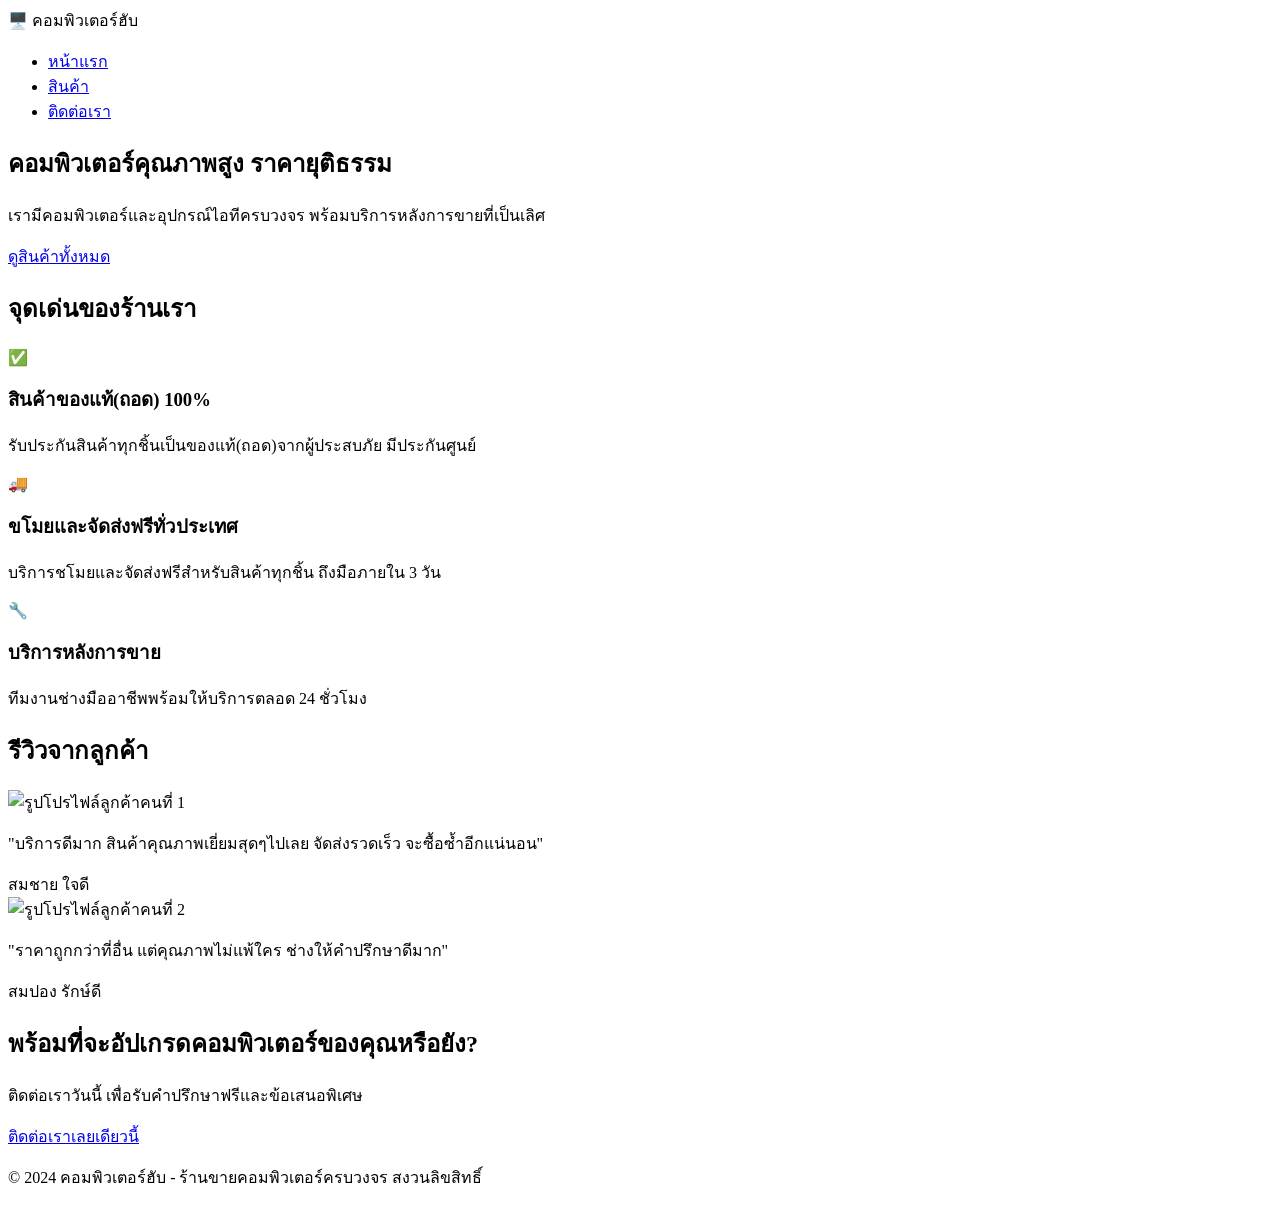
==== index.html @ d9345168 "Add files via upload" ====
<!DOCTYPE html>
<html lang="th">
<head>
    <meta charset="UTF-8">
    <meta name="viewport" content="width=device-width, initial-scale=1.0">
    <title>คอมพิวเตอร์ฮับ - ร้านขายคอมพิวเตอร์ครบวงจร</title>
    <link rel="stylesheet" href="css/style.css">
</head>
<body>
    <!-- Navbar -->
    <header>
        <nav class="navbar">
            <div class="logo">🖥️ คอมพิวเตอร์ฮับ</div>
            <ul class="nav-links">
                <li><a href="index.html">หน้าแรก</a></li>
                <li><a href="menu.html">สินค้า</a></li>
                <li><a href="contact.html">ติดต่อเรา</a></li>
            </ul>
        </nav>
    </header>

    <main>
        <!-- Hero Section -->
        <section class="hero">
            <h1>คอมพิวเตอร์คุณภาพสูง ราคายุติธรรม</h1>
            <p>เรามีคอมพิวเตอร์และอุปกรณ์ไอทีครบวงจร พร้อมบริการหลังการขายที่เป็นเลิศ</p>
            <a href="menu.html" class="btn-cta">ดูสินค้าทั้งหมด</a>
        </section>

        <!-- Features Section -->
        <section class="features">
            <h2>จุดเด่นของร้านเรา</h2>
            <div class="features-grid">
                <div class="feature-card">
                    <div class="feature-icon">✅</div>
                    <h3>สินค้าของแท้(ถอด) 100%</h3>
                    <p>รับประกันสินค้าทุกชิ้นเป็นของแท้(ถอด)จากผู้ประสบภัย มีประกันศูนย์</p>
                </div>
                <div class="feature-card">
                    <div class="feature-icon">🚚</div>
                    <h3>ขโมยและจัดส่งฟรีทั่วประเทศ</h3>
                    <p>บริการชโมยและจัดส่งฟรีสำหรับสินค้าทุกชิ้น ถึงมือภายใน 3 วัน</p>
                </div>
                <div class="feature-card">
                    <div class="feature-icon">🔧</div>
                    <h3>บริการหลังการขาย</h3>
                    <p>ทีมงานช่างมืออาชีพพร้อมให้บริการตลอด 24 ชั่วโมง</p>
                </div>
            </div>
        </section>

        <!-- Testimonials Section -->
        <section class="testimonials">
            <h2>รีวิวจากลูกค้า</h2>
            <div class="testimonials-grid">
                <div class="testimonial-card">
                    <img src="./css/images/cus1.JPG" alt="รูปโปรไฟล์ลูกค้าคนที่ 1" class="profile-img">
                    <p>"บริการดีมาก สินค้าคุณภาพเยี่ยมสุดๆไปเลย จัดส่งรวดเร็ว จะซื้อซ้ำอีกแน่นอน"</p>
                    <span class="customer-name">สมชาย ใจดี</span>
                </div>
                <div class="testimonial-card">
                    <img src="./css/images/cus2.JPG" alt="รูปโปรไฟล์ลูกค้าคนที่ 2" class="profile-img">
                    <p>"ราคาถูกกว่าที่อื่น แต่คุณภาพไม่แพ้ใคร ช่างให้คำปรึกษาดีมาก"</p>
                    <span class="customer-name">สมปอง รักษ์ดี</span>
                </div>
            </div>
        </section>

        <!-- CTA Section -->
        <section class="cta-section">
            <h2>พร้อมที่จะอัปเกรดคอมพิวเตอร์ของคุณหรือยัง?</h2>
            <p>ติดต่อเราวันนี้ เพื่อรับคำปรึกษาฟรีและข้อเสนอพิเศษ</p>
            <a href="contact.html" class="btn-secondary">ติดต่อเราเลยเดียวนี้</a>
        </section>
    </main>

    <!-- Footer -->
    <footer>
        <p>&copy; 2024 คอมพิวเตอร์ฮับ - ร้านขายคอมพิวเตอร์ครบวงจร สงวนลิขสิทธิ์</p>
    </footer>
</body>
</html>
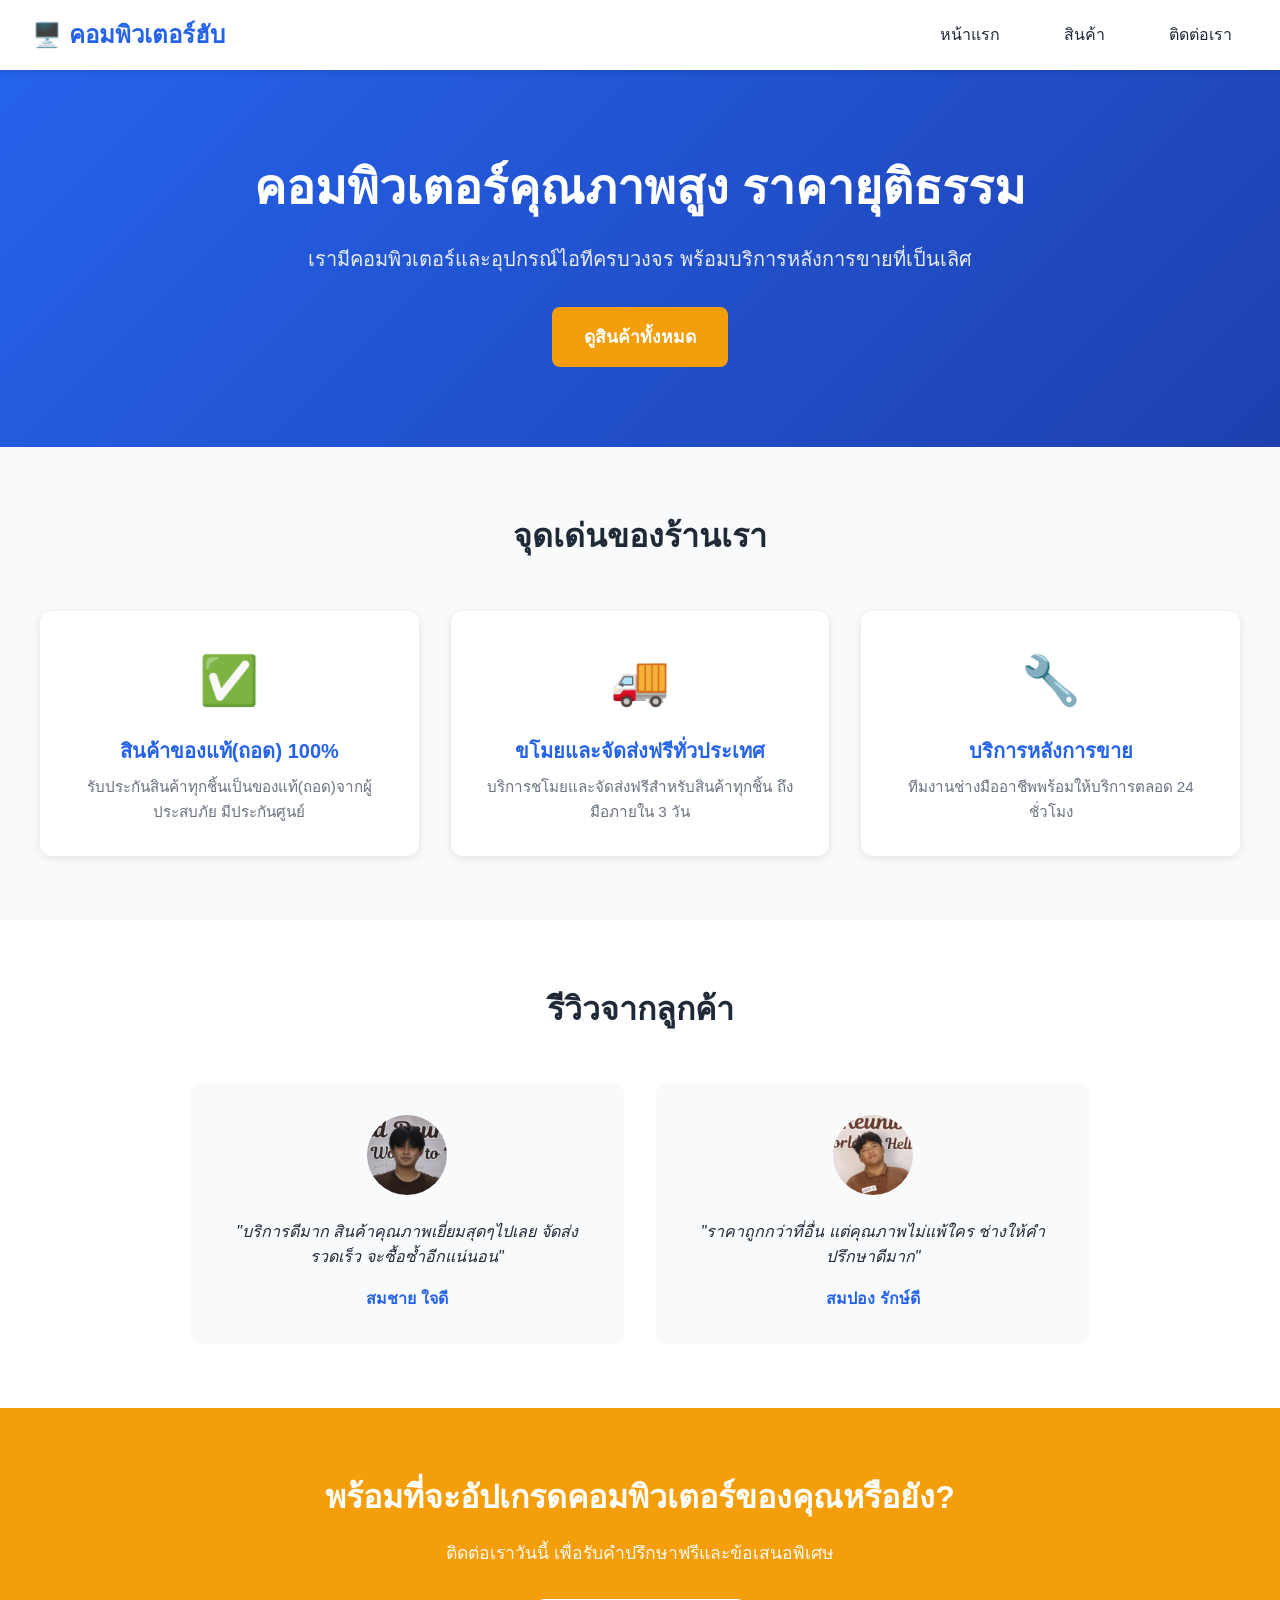
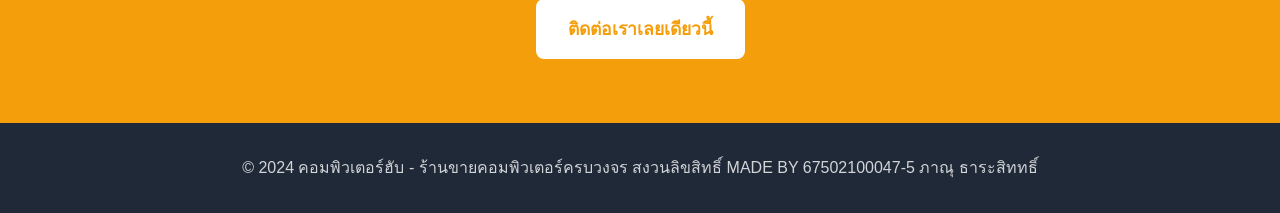
==== commit 01a706fd: "Add files via upload" ====
--- a/index.html
+++ b/index.html
@@ -54,12 +54,12 @@
             <h2>รีวิวจากลูกค้า</h2>
             <div class="testimonials-grid">
                 <div class="testimonial-card">
-                    <img src="./css/images/cus1.JPG" alt="รูปโปรไฟล์ลูกค้าคนที่ 1" class="profile-img">
+                    <img src="./images/cus1.JPG" alt="รูปโปรไฟล์ลูกค้าคนที่ 1" class="profile-img">
                     <p>"บริการดีมาก สินค้าคุณภาพเยี่ยมสุดๆไปเลย จัดส่งรวดเร็ว จะซื้อซ้ำอีกแน่นอน"</p>
                     <span class="customer-name">สมชาย ใจดี</span>
                 </div>
                 <div class="testimonial-card">
-                    <img src="./css/images/cus2.JPG" alt="รูปโปรไฟล์ลูกค้าคนที่ 2" class="profile-img">
+                    <img src="./images/cus2.JPG" alt="รูปโปรไฟล์ลูกค้าคนที่ 2" class="profile-img">
                     <p>"ราคาถูกกว่าที่อื่น แต่คุณภาพไม่แพ้ใคร ช่างให้คำปรึกษาดีมาก"</p>
                     <span class="customer-name">สมปอง รักษ์ดี</span>
                 </div>
@@ -76,7 +76,7 @@
 
     <!-- Footer -->
     <footer>
-        <p>&copy; 2024 คอมพิวเตอร์ฮับ - ร้านขายคอมพิวเตอร์ครบวงจร สงวนลิขสิทธิ์</p>
+        <p>&copy; 2024 คอมพิวเตอร์ฮับ - ร้านขายคอมพิวเตอร์ครบวงจร สงวนลิขสิทธิ์ MADE BY 67502100047-5 ภาณุ ธาระสิททธิ์</p>
     </footer>
 </body>
 </html>
--- a/css/style.css
+++ b/css/style.css
@@ -0,0 +1,587 @@
+/* ============================================
+   CSS VARIABLES - โทนสีหลักของเว็บไซต์
+   ============================================ */
+:root {                                      /* :root คือ selector พิเศษที่กำหนดตัวแปร CSS ให้ใช้ได้ทั่วทั้งเว็บไซต์ */
+    --primary-color: #2563eb;                /* กำหนดตัวแปรสีหลักเป็นสีน้ำเงิน (ใช้ -- เพื่อบอกว่าเป็น CSS Variable) */
+    --secondary-color: #1e40af;              /* กำหนดตัวแปรสีรองเป็นสีน้ำเงินเข้มกว่า */
+    --accent-color: #f59e0b;                 /* กำหนดตัวแปรสีเน้นเป็นสีส้มสำหรับปุ่มและจุดสนใจ */
+    --text-dark: #1f2937;                    /* กำหนดตัวแปรสีข้อความหลักเป็นสีเทาเข้ม */
+    --text-light: #6b7280;                   /* กำหนดตัวแปรสีข้อความรองเป็นสีเทาอ่อน */
+    --bg-light: #f9fafb;                     /* กำหนดตัวแปรสีพื้นหลังอ่อน */
+    --bg-white: #ffffff;                     /* กำหนดตัวแปรสีพื้นหลังขาว */
+    --border-color: #e5e7eb;                 /* กำหนดตัวแปรสีเส้นขอบ */
+}
+
+/* ============================================
+   GOOGLE FONTS
+   ============================================ */
+@import url('https://fonts.googleapis.com/css2?family=Sarabun:wght@300;400;500;600;700&display=swap'); /* นำเข้าฟอนต์ Sarabun จาก Google Fonts สำหรับแสดงผลภาษาไทย */
+
+/* ============================================
+   BASE STYLES
+   ============================================ */
+* {                                          /* * คือ universal selector ที่เลือกทุก element ในหน้าเว็บ */
+    margin: 0;                               /* ลบ margin ทั้งหมดออกเพื่อให้เริ่มต้นจากขอบจอศูนย์ศูนย์ */
+    padding: 0;                              /* ลบ padding ทั้งหมดออกเพื่อให้เริ่มต้นจากขอบจอศูนย์ศูนย์ */
+    box-sizing: border-box;                  /* กำหนดให้ padding และ border รวมอยู่ใน width ไม่ให้ขยายออกนอกกล่อง */
+}
+
+body {                                      /* กำหนดสไตล์สำหรับ body ซึ่งคือส่วนหลักของหน้าเว็บ */
+    font-family: 'Sarabun', sans-serif;    /* ใช้ฟอนต์ Sarabun ถ้าไม่มีให้ใช้ฟอนต์ sans-serif เริ่มต้น */
+    color: var(--text-dark);                 /* ใช้ตัวแปรสีข้อความหลักที่กำหนดไว้ใน :root */
+    background-color: var(--bg-white);      /* ใช้ตัวแปรสีพื้นหลังขาวที่กำหนดไว้ใน :root */
+    line-height: 1.6;                        /* กำหนดระยะห่างระหว่างบรรทัดเป็น 1.6 เท่าของฟอนต์ */
+}
+
+a {                                         /* กำหนดสไตล์สำหรับลิงก์ทั้งหมด */
+    text-decoration: none;                   /* ลบเส้นใต้ลิงก์ออก */
+    color: inherit;                          /* ให้สีลิงก์เป็นสีเดียวกับข้อความรอบๆ */
+    transition: all 0.3s ease;               /* เพิ่ม transition ให้การเปลี่ยนแปลงค่อยๆ เกิดขึ้นใน 0.3 วินาที */
+}
+
+img {                                        /* กำหนดสไตล์สำหรับรูปภาพทั้งหมด */
+    max-width: 100%;                        /* ให้รูปภาพมีความกว้างสูงสุดไม่เกิน 100% ของ container */
+    height: auto;                           /* ให้ความสูงปรับอัตโนมัติตามสัดส่วนของรูป */
+}
+
+/* ============================================
+   NAVBAR - Flexbox Layout
+   ============================================ */
+/*
+   หลักการ Flexbox:
+   - display: flex เปิดใช้งาน Flexbox layout
+   - justify-content จัดแนวแกนนอน (horizontal)
+   - align-items จัดแนวแกนตั้ง (vertical)
+   - gap กำหนดระยะห่างระหว่าง items
+*/
+.navbar {                                   /* กำหนดสไตล์สำหรับ class navbar */
+    display: flex;                           /* เปิดใช้งาน Flexbox layout เพื่อจัดเรียง element แบบยืดหยุ่น */
+    justify-content: space-between;          /* จัด element ชิดซ้ายและชิดขวา โดยมีระยะห่างเท่าๆ กันระหว่างกลาง */
+    align-items: center;                     /* จัด element ให้อยู่ตรงกลางแนวตั้ง */
+    padding: 1rem 2rem;                      /* กำหนดระยะห่างภายใน บน-ล่าง 1rem, ซ้าย-ขวา 2rem */
+    background-color: var(--bg-white);      /* ใช้ตัวแปรสีพื้นหลังขาว */
+    box-shadow: 0 2px 4px rgba(0, 0, 0, 0.1); /* เพิ่มเงาใต้ navbar ให้ดูมีมิติ */
+    position: sticky;                        /* ทำให้ navbar ติดอยู่ด้านบนเมื่อเลื่อนหน้าจอ */
+    top: 0;                                  /* กำหนดตำแหน่งเริ่มต้นที่ด้านบนสุดของหน้าจอ */
+    z-index: 1000;                           /* กำหนดลำดับชั้นให้อยู่บนสุดเพื่อไม่ให้ element อื่นทับ */
+}
+
+.navbar .logo {                             /* กำหนดสไตล์สำหรับ logo ภายใน navbar */
+    font-size: 1.5rem;                       /* กำหนดขนาดฟอนต์เป็น 1.5 เท่าของฟอนต์ปกติ */
+    font-weight: 700;                        /* กำหนดความหนาของฟอนต์เป็น 700 (bold) */
+    color: var(--primary-color);             /* ใช้ตัวแปรสีหลักสำหรับ logo */
+}
+
+.navbar .nav-links {                        /* กำหนดสไตล์สำหรับรายการเมนูลิงก์ */
+    display: flex;                           /* เปิดใช้งาน Flexbox layout สำหรับจัดเรียงลิงก์แบบแนวนอน */
+    gap: 2rem;                               /* กำหนดระยะห่างระหว่างลิงก์แต่ละอันเป็น 2rem */
+    list-style: none;                       /* ลบจุด bullet ของรายการลิงก์ออก */
+}
+
+.navbar .nav-links a {                      /* กำหนดสไตล์สำหรับลิงก์แต่ละอัน */
+    color: var(--text-dark);                /* ใช้ตัวแปรสีข้อความหลัก */
+    font-weight: 500;                        /* กำหนดความหนาของฟอนต์เป็น 500 (medium) */
+    padding: 0.5rem 1rem;                   /* กำหนดระยะห่างภายในลิงก์ */
+    border-radius: 0.375rem;                /* ทำให้มุมลิงก์โค้งมนเล็กน้อย */
+}
+
+.navbar .nav-links a:hover {               /* กำหนดสไตล์เมื่อเอาเมาส์ไปชี้ที่ลิงก์ */
+    background-color: var(--primary-color); /* เปลี่ยนสีพื้นหลังเป็นสีหลัก */
+    color: var(--bg-white);                 /* เปลี่ยนสีข้อความเป็นสีขาว */
+}
+
+/* ============================================
+   HERO SECTION
+   ============================================ */
+.hero {                                      /* กำหนดสไตล์สำหรับส่วน Hero (หัวข้อหลักของหน้าแรก) */
+    background: linear-gradient(135deg, var(--primary-color) 0%, var(--secondary-color) 100%); /* สร้างพื้นหลังแบบไล่ระดับสีจากสีหลักไปสีรอง ที่มุม 135 องศา */
+    color: var(--bg-white);                  /* ใช้ตัวแปรสีขาวสำหรับข้อความ */
+    padding: 5rem 2rem;                       /* กำหนดระยะห่างภายใน บน-ล่าง 5rem, ซ้าย-ขวา 2rem */
+    text-align: center;                      /* จัดข้อความให้อยู่ตรงกลาง */
+}
+
+.hero h1 {                                   /* กำหนดสไตล์สำหรับหัวข้อหลัก h1 ใน Hero */
+    font-size: 3rem;                         /* กำหนดขนาดฟอนต์เป็น 3 เท่าของฟอนต์ปกติ */
+    margin-bottom: 1rem;                     /* กำหนดระยะห่างด้านล่างเป็น 1rem */
+}
+
+.hero p {                                    /* กำหนดสไตล์สำหรับย่อหน้าใน Hero */
+    font-size: 1.25rem;                      /* กำหนดขนาดฟอนต์เป็น 1.25 เท่าของฟอนต์ปกติ */
+    margin-bottom: 2rem;                    /* กำหนดระยะห่างด้านล่างเป็น 2rem */
+    opacity: 0.9;                            /* กำหนดความโปร่งแสงเป็น 0.9 (90%) */
+}
+
+.btn-cta {                                   /* กำหนดสไตล์สำหรับปุ่ม Call to Action */
+    display: inline-block;                   /* ทำให้ปุ่มแสดงผลแบบ inline-block เพื่อจัดตำแหน่งได้ง่าย */
+    background-color: var(--accent-color);   /* ใช้ตัวแปรสีเน้นสำหรับพื้นหลังปุ่ม */
+    color: var(--bg-white);                  /* ใช้ตัวแปรสีขาวสำหรับข้อความปุ่ม */
+    padding: 1rem 2rem;                      /* กำหนดระยะห่างภายในปุ่ม */
+    border-radius: 0.5rem;                   /* ทำให้มุมปุ่มโค้งมน */
+    font-weight: 600;                        /* กำหนดความหนาของฟอนต์เป็น 600 (semi-bold) */
+    font-size: 1.1rem;                       /* กำหนดขนาดฟอนต์เป็น 1.1 เท่าของฟอนต์ปกติ */
+    transition: all 0.3s ease;               /* เพิ่ม transition ให้การเปลี่ยนแปลงค่อยๆ เกิดขึ้นใน 0.3 วินาที */
+}
+
+.btn-cta:hover {                             /* กำหนดสไตล์เมื่อเอาเมาส์ไปชี้ที่ปุ่ม */
+    background-color: #d97706;               /* เปลี่ยนสีพื้นหลังเป็นสีส้มเข้มกว่า */
+    transform: translateY(-2px);            /* ยกปุ่มขึ้น 2px เมื่อ hover */
+    box-shadow: 0 4px 12px rgba(245, 158, 11, 0.4); /* เพิ่มเงาใต้ปุ่มเมื่อ hover */
+}
+
+/* ============================================
+   FEATURES SECTION - CSS Grid Layout
+   ============================================ */
+/*
+   หลักการ CSS Grid:
+   - display: grid เปิดใช้งาน Grid layout
+   - grid-template-columns กำหนดจำนวนและขนาดคอลัมน์
+   - repeat(auto-fit, minmax(...)) ปรับคอลัมน์อัตโนมัติตามขนาดหน้าจอ
+   - gap กำหนดระยะห่างระหว่าง grid items
+*/
+.features {                                 /* กำหนดสไตล์สำหรับส่วน Features (จุดเด่นของร้าน) */
+    padding: 4rem 2rem;                      /* กำหนดระยะห่างภายใน บน-ล่าง 4rem, ซ้าย-ขวา 2rem */
+    background-color: var(--bg-light);      /* ใช้ตัวแปรสีพื้นหลังอ่อน */
+}
+
+.features h2 {                               /* กำหนดสไตล์สำหรับหัวข้อ h2 ใน Features */
+    text-align: center;                      /* จัดข้อความให้อยู่ตรงกลาง */
+    font-size: 2rem;                         /* กำหนดขนาดฟอนต์เป็น 2 เท่าของฟอนต์ปกติ */
+    margin-bottom: 3rem;                     /* กำหนดระยะห่างด้านล่างเป็น 3rem */
+    color: var(--text-dark);                /* ใช้ตัวแปรสีข้อความหลัก */
+}
+
+.features-grid {                            /* กำหนดสไตล์สำหรับ Grid container ของการ์ดจุดเด่น */
+    display: grid;                           /* เปิดใช้งาน CSS Grid layout */
+    grid-template-columns: repeat(auto-fit, minmax(280px, 1fr)); /* กำหนดคอลัมน์ให้ปรับอัตโนมัติ ขั้นต่ำ 280px และขยายเต็มความกว้างที่เหลือ */
+    gap: 2rem;                               /* กำหนดระยะห่างระหว่างการ์ดแต่ละใบเป็น 2rem */
+    max-width: 1200px;                       /* กำหนดความกว้างสูงสุดเป็น 1200px */
+    margin: 0 auto;                         /* จัดให้ Grid อยู่ตรงกลางหน้าจอ */
+}
+
+.feature-card {                             /* กำหนดสไตล์สำหรับการ์ดจุดเด่นแต่ละใบ */
+    background-color: var(--bg-white);      /* ใช้ตัวแปรสีพื้นหลังขาว */
+    padding: 2rem;                          /* กำหนดระยะห่างภายในการ์ด */
+    border-radius: 0.75rem;                 /* ทำให้มุมการ์ดโค้งมน */
+    text-align: center;                      /* จัดข้อความให้อยู่ตรงกลาง */
+    box-shadow: 0 2px 8px rgba(0, 0, 0, 0.1); /* เพิ่มเงาใต้การ์ดให้ดูมีมิติ */
+    transition: all 0.3s ease;               /* เพิ่ม transition ให้การเปลี่ยนแปลงค่อยๆ เกิดขึ้นใน 0.3 วินาที */
+}
+
+.feature-card:hover {                      /* กำหนดสไตล์เมื่อเอาเมาส์ไปชี้ที่การ์ด */
+    transform: translateY(-15px);            /* ยกการ์ดขึ้น 5px เมื่อ hover */
+    box-shadow: 0 8px 24px rgba(0, 0, 0, 0.15); /* เพิ่มเงาใต้การ์ดให้ใหญ่ขึ้นเมื่อ hover */
+}
+
+.feature-icon {                             /* กำหนดสไตล์สำหรับไอคอนในการ์ด */
+    font-size: 3rem;                        /* กำหนดขนาดฟอนต์เป็น 3 เท่าของฟอนต์ปกติ */
+    margin-bottom: 1rem;                    /* กำหนดระยะห่างด้านล่างเป็น 1rem */
+}
+
+.feature-card h3 {                          /* กำหนดสไตล์สำหรับหัวข้อ h3 ในการ์ด */
+    color: var(--primary-color);            /* ใช้ตัวแปรสีหลัก */
+    margin-bottom: 0.5rem;                   /* กำหนดระยะห่างด้านล่างเป็น 0.5rem */
+    font-size: 1.25rem;                      /* กำหนดขนาดฟอนต์เป็น 1.25 เท่าของฟอนต์ปกติ */
+}
+
+.feature-card p {                           /* กำหนดสไตล์สำหรับย่อหน้าในการ์ด */
+    color: var(--text-light);               /* ใช้ตัวแปรสีข้อความรอง */
+    font-size: 0.95rem;                      /* กำหนดขนาดฟอนต์เป็น 0.95 เท่าของฟอนต์ปกติ */
+}
+
+/* ============================================
+   TESTIMONIALS SECTION
+   ============================================ */
+.testimonials {                              /* กำหนดสไตล์สำหรับส่วน Testimonials (รีวิวลูกค้า) */
+    padding: 4rem 2rem;                      /* กำหนดระยะห่างภายใน บน-ล่าง 4rem, ซ้าย-ขวา 2rem */
+    background-color: var(--bg-white);      /* ใช้ตัวแปรสีพื้นหลังขาว */
+}
+
+.testimonials h2 {                          /* กำหนดสไตล์สำหรับหัวข้อ h2 ใน Testimonials */
+    text-align: center;                      /* จัดข้อความให้อยู่ตรงกลาง */
+    font-size: 2rem;                         /* กำหนดขนาดฟอนต์เป็น 2 เท่าของฟอนต์ปกติ */
+    margin-bottom: 3rem;                     /* กำหนดระยะห่างด้านล่างเป็น 3rem */
+    color: var(--text-dark);                /* ใช้ตัวแปรสีข้อความหลัก */
+}
+
+.testimonials-grid {                        /* กำหนดสไตล์สำหรับ Grid container ของการ์ดรีวิว */
+    display: grid;                           /* เปิดใช้งาน CSS Grid layout */
+    grid-template-columns: repeat(auto-fit, minmax(300px, 1fr)); /* กำหนดคอลัมน์ให้ปรับอัตโนมัติ ขั้นต่ำ 300px และขยายเต็มความกว้างที่เหลือ */
+    gap: 2rem;                               /* กำหนดระยะห่างระหว่างการ์ดแต่ละใบเป็น 2rem */
+    max-width: 900px;                        /* กำหนดความกว้างสูงสุดเป็น 900px */
+    margin: 0 auto;                         /* จัดให้ Grid อยู่ตรงกลางหน้าจอ */
+}
+
+.testimonial-card {                         /* กำหนดสไตล์สำหรับการ์ดรีวิวแต่ละใบ */
+    background-color: var(--bg-light);      /* ใช้ตัวแปรสีพื้นหลังอ่อน */
+    padding: 2rem;                          /* กำหนดระยะห่างภายในการ์ด */
+    border-radius: 0.75rem;                 /* ทำให้มุมการ์ดโค้งมน */
+    text-align: center;                      /* จัดข้อความให้อยู่ตรงกลาง */
+}
+
+.testimonial-card .profile-img {            /* กำหนดสไตล์สำหรับรูปโปรไฟล์ในการ์ดรีวิว */
+    width: 80px;                             /* กำหนดความกว้างรูปเป็น 80px */
+    height: 80px;                            /* กำหนดความสูงรูปเป็น 80px */
+    border-radius: 50%;                      /* ทำให้รูปเป็นวงกลม (50% ของความกว้าง) */
+    margin: 0 auto 1rem;                    /* จัดรูปให้อยู่ตรงกลาง และมีระยะห่างด้านล่าง 1rem */
+    object-fit: cover;                      /* ทำให้รูปครอบเต็มพื้นที่โดยไม่บิดเบี้ยนสัดส่วน */
+}
+
+.testimonial-card p {                       /* กำหนดสไตล์สำหรับย่อหน้าในการ์ดรีวิว */
+    color: var(--text-dark);                /* ใช้ตัวแปรสีข้อความหลัก */
+    font-style: italic;                     /* ทำให้ข้อความเอียง (italic) */
+    margin-bottom: 1rem;                    /* กำหนดระยะห่างด้านล่างเป็น 1rem */
+}
+
+.testimonial-card .customer-name {         /* กำหนดสไตล์สำหรับชื่อลูกค้า */
+    font-weight: 600;                        /* กำหนดความหนาของฟอนต์เป็น 600 (semi-bold) */
+    color: var(--primary-color);            /* ใช้ตัวแปรสีหลัก */
+}
+
+/* ============================================
+   CTA SECTION
+   ============================================ */
+.cta-section {                               /* กำหนดสไตล์สำหรับส่วน CTA (Call to Action) */
+    background-color: var(--accent-color);   /* ใช้ตัวแปรสีเน้นสำหรับพื้นหลัง */
+    padding: 4rem 2rem;                      /* กำหนดระยะห่างภายใน บน-ล่าง 4rem, ซ้าย-ขวา 2rem */
+    text-align: center;                      /* จัดข้อความให้อยู่ตรงกลาง */
+    color: var(--bg-white);                  /* ใช้ตัวแปรสีขาวสำหรับข้อความ */
+}
+
+.cta-section h2 {                           /* กำหนดสไตล์สำหรับหัวข้อ h2 ใน CTA */
+    font-size: 2rem;                         /* กำหนดขนาดฟอนต์เป็น 2 เท่าของฟอนต์ปกติ */
+    margin-bottom: 1rem;                     /* กำหนดระยะห่างด้านล่างเป็น 1rem */
+}
+
+.cta-section p {                            /* กำหนดสไตล์สำหรับย่อหน้าใน CTA */
+    font-size: 1.1rem;                       /* กำหนดขนาดฟอนต์เป็น 1.1 เท่าของฟอนต์ปกติ */
+    margin-bottom: 2rem;                     /* กำหนดระยะห่างด้านล่างเป็น 2rem */
+    opacity: 0.95;                           /* กำหนดความโปร่งแสงเป็น 0.95 (95%) */
+}
+
+.btn-secondary {                            /* กำหนดสไตล์สำหรับปุ่มรอง */
+    display: inline-block;                   /* ทำให้ปุ่มแสดงผลแบบ inline-block เพื่อจัดตำแหน่งได้ง่าย */
+    background-color: var(--bg-white);      /* ใช้ตัวแปรสีขาวสำหรับพื้นหลังปุ่ม */
+    color: var(--accent-color);              /* ใช้ตัวแปรสีเน้นสำหรับข้อความปุ่ม */
+    padding: 1rem 2rem;                      /* กำหนดระยะห่างภายในปุ่ม */
+    border-radius: 0.5rem;                   /* ทำให้มุมปุ่มโค้งมน */
+    font-weight: 600;                        /* กำหนดความหนาของฟอนต์เป็น 600 (semi-bold) */
+    font-size: 1.1rem;                       /* กำหนดขนาดฟอนต์เป็น 1.1 เท่าของฟอนต์ปกติ */
+    transition: all 0.3s ease;               /* เพิ่ม transition ให้การเปลี่ยนแปลงค่อยๆ เกิดขึ้นใน 0.3 วินาที */
+}
+
+.btn-secondary:hover {                      /* กำหนดสไตล์เมื่อเอาเมาส์ไปชี้ที่ปุ่ม */
+    background-color: var(--primary-color); /* เปลี่ยนสีพื้นหลังเป็นสีหลัก */
+    color: var(--bg-white);                  /* เปลี่ยนสีข้อความเป็นสีขาว */
+    transform: translateY(-2px);            /* ยกปุ่มขึ้น 2px เมื่อ hover */
+}
+
+/* ============================================
+   PAGE HEADER
+   ============================================ */
+.page-header {                              /* กำหนดสไตล์สำหรับหัวข้อหน้า (Page Header) */
+    background: linear-gradient(135deg, var(--primary-color) 0%, var(--secondary-color) 100%); /* สร้างพื้นหลังแบบไล่ระดับสีจากสีหลักไปสีรอง ที่มุม 135 องศา */
+    color: var(--bg-white);                  /* ใช้ตัวแปรสีขาวสำหรับข้อความ */
+    padding: 3rem 2rem;                      /* กำหนดระยะห่างภายใน บน-ล่าง 3rem, ซ้าย-ขวา 2rem */
+    text-align: center;                      /* จัดข้อความให้อยู่ตรงกลาง */
+}
+
+.page-header h1 {                           /* กำหนดสไตล์สำหรับหัวข้อ h1 ใน Page Header */
+    font-size: 2.5rem;                       /* กำหนดขนาดฟอนต์เป็น 2.5 เท่าของฟอนต์ปกติ */
+    margin-bottom: 0.5rem;                   /* กำหนดระยะห่างด้านล่างเป็น 0.5rem */
+}
+
+.page-header p {                            /* กำหนดสไตล์สำหรับย่อหน้าใน Page Header */
+    font-size: 1.1rem;                       /* กำหนดขนาดฟอนต์เป็น 1.1 เท่าของฟอนต์ปกติ */
+    opacity: 0.9;                            /* กำหนดความโปร่งแสงเป็น 0.9 (90%) */
+}
+
+/* ============================================
+   PROMOTION BANNER
+   ============================================ */
+.promotion-banner {                         /* กำหนดสไตล์สำหรับแถบโปรโมชั่น */
+    background-color: var(--accent-color);   /* ใช้ตัวแปรสีเน้นสำหรับพื้นหลัง */
+    color: var(--bg-white);                  /* ใช้ตัวแปรสีขาวสำหรับข้อความ */
+    padding: 1.5rem 2rem;                    /* กำหนดระยะห่างภายใน บน-ล่าง 1.5rem, ซ้าย-ขวา 2rem */
+    text-align: center;                      /* จัดข้อความให้อยู่ตรงกลาง */
+    font-size: 1.25rem;                      /* กำหนดขนาดฟอนต์เป็น 1.25 เท่าของฟอนต์ปกติ */
+    font-weight: 600;                        /* กำหนดความหนาของฟอนต์เป็น 600 (semi-bold) */
+    margin: 2rem 0;                         /* กำหนดระยะห่างด้านบน-ล่างเป็น 2rem, ซ้าย-ขวาเป็น 0 */
+}
+
+/* ============================================
+   PRODUCT GRID - CSS Grid Layout
+   ============================================ */
+.products {                                  /* กำหนดสไตล์สำหรับส่วนสินค้า */
+    padding: 4rem 2rem;                      /* กำหนดระยะห่างภายใน บน-ล่าง 4rem, ซ้าย-ขวา 2rem */
+    background-color: var(--bg-light);      /* ใช้ตัวแปรสีพื้นหลังอ่อน */
+}
+
+.products-grid {                            /* กำหนดสไตล์สำหรับ Grid container ของการ์ดสินค้า */
+    display: grid;                           /* เปิดใช้งาน CSS Grid layout */
+    grid-template-columns: repeat(auto-fit, minmax(300px, 1fr)); /* กำหนดคอลัมน์ให้ปรับอัตโนมัติ ขั้นต่ำ 300px และขยายเต็มความกว้างที่เหลือ */
+    gap: 2rem;                               /* กำหนดระยะห่างระหว่างการ์ดแต่ละใบเป็น 2rem */
+    max-width: 1200px;                       /* กำหนดความกว้างสูงสุดเป็น 1200px */
+    margin: 0 auto;                         /* จัดให้ Grid อยู่ตรงกลางหน้าจอ */
+}
+
+.product-card {                             /* กำหนดสไตล์สำหรับการ์ดสินค้าแต่ละใบ */
+    background-color: var(--bg-white);      /* ใช้ตัวแปรสีพื้นหลังขาว */
+    border-radius: 0.75rem;                 /* ทำให้มุมการ์ดโค้งมน */
+    overflow: hidden;                       /* ซ่อนส่วนที่เกินขอบการ์ด (เช่น รูปที่มุมโค้ง) */
+    box-shadow: 0 2px 8px rgba(0, 0, 0, 0.1); /* เพิ่มเงาใต้การ์ดให้ดูมีมิติ */
+    transition: all 0.3s ease;               /* เพิ่ม transition ให้การเปลี่ยนแปลงค่อยๆ เกิดขึ้นใน 0.3 วินาที */
+}
+
+.product-card:hover {                      /* กำหนดสไตล์เมื่อเอาเมาส์ไปชี้ที่การ์ด */
+    transform: translateY(-8px);            /* ยกการ์ดขึ้น 8px เมื่อ hover */
+    box-shadow: 0 12px 32px rgba(0, 0, 0, 0.2); /* เพิ่มเงาใต้การ์ดให้ใหญ่ขึ้นเมื่อ hover */
+}
+
+.product-card img {                         /* กำหนดสไตล์สำหรับรูปสินค้าในการ์ด */
+    width: 100%;                            /* กำหนดความกว้างรูปเป็น 100% ของการ์ด */
+    height: 200px;                          /* กำหนดความสูงรูปเป็น 200px */
+    object-fit: cover;                      /* ทำให้รูปครอบเต็มพื้นที่โดยไม่บิดเบี้ยนสัดส่วน */
+}
+
+.product-card .product-info {              /* กำหนดสไตล์สำหรับส่วนข้อมูลสินค้า */
+    padding: 1.5rem;                        /* กำหนดระยะห่างภายในส่วนข้อมูล */
+}
+
+.product-card h3 {                          /* กำหนดสไตล์สำหรับหัวข้อ h3 ในการ์ดสินค้า */
+    color: var(--text-dark);                /* ใช้ตัวแปรสีข้อความหลัก */
+    margin-bottom: 0.5rem;                   /* กำหนดระยะห่างด้านล่างเป็น 0.5rem */
+    font-size: 1.2rem;                      /* กำหนดขนาดฟอนต์เป็น 1.2 เท่าของฟอนต์ปกติ */
+}
+
+.product-card p {                           /* กำหนดสไตล์สำหรับย่อหน้าในการ์ดสินค้า */
+    color: var(--text-light);               /* ใช้ตัวแปรสีข้อความรอง */
+    font-size: 0.9rem;                       /* กำหนดขนาดฟอนต์เป็น 0.9 เท่าของฟอนต์ปกติ */
+    margin-bottom: 1rem;                    /* กำหนดระยะห่างด้านล่างเป็น 1rem */
+}
+
+.product-card .price {                     /* กำหนดสไตล์สำหรับราคาสินค้า */
+    color: var(--primary-color);            /* ใช้ตัวแปรสีหลัก */
+    font-size: 1.5rem;                       /* กำหนดขนาดฟอนต์เป็น 1.5 เท่าของฟอนต์ปกติ */
+    font-weight: 700;                        /* กำหนดความหนาของฟอนต์เป็น 700 (bold) */
+}
+
+/* ============================================
+   CONTACT PAGE
+   ============================================ */
+.contact {                                   /* กำหนดสไตล์สำหรับส่วนติดต่อ */
+    padding: 4rem 2rem;                      /* กำหนดระยะห่างภายใน บน-ล่าง 4rem, ซ้าย-ขวา 2rem */
+    background-color: var(--bg-light);      /* ใช้ตัวแปรสีพื้นหลังอ่อน */
+}
+
+.contact-container {                         /* กำหนดสไตล์สำหรับ container ของข้อมูลติดต่อและแบบฟอร์ม */
+    max-width: 1000px;                       /* กำหนดความกว้างสูงสุดเป็น 1000px */
+    margin: 0 auto;                         /* จัดให้ container อยู่ตรงกลางหน้าจอ */
+    display: grid;                           /* เปิดใช้งาน CSS Grid layout */
+    grid-template-columns: 1fr 1fr;          /* กำหนดให้มี 2 คอลัมน์เท่าๆ กัน (1fr 1fr) */
+    gap: 3rem;                               /* กำหนดระยะห่างระหว่าง 2 คอลัมน์เป็น 3rem */
+}
+
+.contact-info {                             /* กำหนดสไตล์สำหรับส่วนข้อมูลติดต่อ */
+    background-color: var(--bg-white);      /* ใช้ตัวแปรสีพื้นหลังขาว */
+    padding: 2rem;                          /* กำหนดระยะห่างภายใน */
+    border-radius: 0.75rem;                 /* ทำให้มุมโค้งมน */
+    box-shadow: 0 2px 8px rgba(0, 0, 0, 0.1); /* เพิ่มเงาใต้ให้ดูมีมิติ */
+}
+
+.contact-info h3 {                          /* กำหนดสไตล์สำหรับหัวข้อ h3 ในข้อมูลติดต่อ */
+    color: var(--primary-color);            /* ใช้ตัวแปรสีหลัก */
+    margin-bottom: 1.5rem;                   /* กำหนดระยะห่างด้านล่างเป็น 1.5rem */
+    font-size: 1.5rem;                      /* กำหนดขนาดฟอนต์เป็น 1.5 เท่าของฟอนต์ปกติ */
+}
+
+.contact-info-item {                        /* กำหนดสไตล์สำหรับรายการข้อมูลติดต่อแต่ละรายการ */
+    margin-bottom: 1.5rem;                   /* กำหนดระยะห่างด้านล่างเป็น 1.5rem */
+}
+
+.contact-info-item h4 {                    /* กำหนดสไตล์สำหรับหัวข้อ h4 ในรายการข้อมูล */
+    color: var(--text-dark);                /* ใช้ตัวแปรสีข้อความหลัก */
+    margin-bottom: 0.25rem;                  /* กำหนดระยะห่างด้านล่างเป็น 0.25rem */
+    font-size: 1rem;                         /* กำหนดขนาดฟอนต์เป็น 1 เท่าของฟอนต์ปกติ */
+}
+
+.contact-info-item p {                     /* กำหนดสไตล์สำหรับย่อหน้าในรายการข้อมูล */
+    color: var(--text-light);               /* ใช้ตัวแปรสีข้อความรอง */
+    font-size: 0.95rem;                      /* กำหนดขนาดฟอนต์เป็น 0.95 เท่าของฟอนต์ปกติ */
+}
+
+.contact-form {                             /* กำหนดสไตล์สำหรับแบบฟอร์มติดต่อ */
+    background-color: var(--bg-white);      /* ใช้ตัวแปรสีพื้นหลังขาว */
+    padding: 2rem;                          /* กำหนดระยะห่างภายใน */
+    border-radius: 0.75rem;                 /* ทำให้มุมโค้งมน */
+    box-shadow: 0 2px 8px rgba(0, 0, 0, 0.1); /* เพิ่มเงาใต้ให้ดูมีมิติ */
+}
+
+.contact-form h3 {                         /* กำหนดสไตล์สำหรับหัวข้อ h3 ในแบบฟอร์ม */
+    color: var(--primary-color);            /* ใช้ตัวแปรสีหลัก */
+    margin-bottom: 1.5rem;                   /* กำหนดระยะห่างด้านล่างเป็น 1.5rem */
+    font-size: 1.5rem;                      /* กำหนดขนาดฟอนต์เป็น 1.5 เท่าของฟอนต์ปกติ */
+}
+
+.form-group {                               /* กำหนดสไตล์สำหรับกลุ่มช่องกรอกข้อมูลแต่ละกลุ่ม */
+    margin-bottom: 1.5rem;                   /* กำหนดระยะห่างด้านล่างเป็น 1.5rem */
+}
+
+.form-group label {                         /* กำหนดสไตล์สำหรับ label ของช่องกรอกข้อมูล */
+    display: block;                         /* ทำให้ label แสดงผลแบบ block เพื่อให้อยู่คนละบรรทัด */
+    color: var(--text-dark);                /* ใช้ตัวแปรสีข้อความหลัก */
+    margin-bottom: 0.5rem;                   /* กำหนดระยะห่างด้านล่างเป็น 0.5rem */
+    font-weight: 500;                        /* กำหนดความหนาของฟอนต์เป็น 500 (medium) */
+}
+
+.form-group input,                          /* กำหนดสไตล์สำหรับช่อง input ทุกชนิด */
+.form-group textarea {                      /* กำหนดสไตล์สำหรับช่อง textarea */
+    width: 100%;                            /* กำหนดความกว้างเป็น 100% ของ container */
+    padding: 0.75rem;                        /* กำหนดระยะห่างภายในช่อง */
+    border: 2px solid var(--border-color); /* กำหนดเส้นขอบหนา 2px ใช้ตัวแปรสีเส้นขอบ */
+    border-radius: 0.375rem;                /* ทำให้มุมช่องโค้งมน */
+    font-family: 'Sarabun', sans-serif;    /* ใช้ฟอนต์ Sarabun */
+    font-size: 1rem;                         /* กำหนดขนาดฟอนต์เป็น 1 เท่าของฟอนต์ปกติ */
+    transition: all 0.3s ease;               /* เพิ่ม transition ให้การเปลี่ยนแปลงค่อยๆ เกิดขึ้นใน 0.3 วินาที */
+}
+
+.form-group input:focus,                     /* กำหนดสไตล์เมื่อคลิกที่ช่อง input */
+.form-group textarea:focus {                /* กำหนดสไตล์เมื่อคลิกที่ช่อง textarea */
+    outline: none;                           /* ลบเส้นขอบสีน้ำเงินเริ่มต้นของ browser */
+    border-color: var(--primary-color);     /* เปลี่ยนสีเส้นขอบเป็นสีหลัก */
+    box-shadow: 0 0 0 3px rgba(37, 99, 235, 0.1); /* เพิ่มเงารอบๆ ช่องเมื่อ focus */
+}
+
+.form-group textarea {                      /* กำหนดสไตล์เฉพาะสำหรับ textarea */
+    resize: vertical;                       /* อนุญาตให้ปรับขนาดได้เฉพาะแนวตั้งเท่านั้น */
+    min-height: 120px;                      /* กำหนดความสูงขั้นต่ำเป็น 120px */
+}
+
+.btn-submit {                               /* กำหนดสไตล์สำหรับปุ่มส่งแบบฟอร์ม */
+    background-color: var(--primary-color); /* ใช้ตัวแปรสีหลักสำหรับพื้นหลังปุ่ม */
+    color: var(--bg-white);                  /* ใช้ตัวแปรสีขาวสำหรับข้อความปุ่ม */
+    padding: 1rem 2rem;                      /* กำหนดระยะห่างภายในปุ่ม */
+    border: none;                            /* ลบเส้นขอบปุ่ม */
+    border-radius: 0.5rem;                   /* ทำให้มุมปุ่มโค้งมน */
+    font-weight: 600;                        /* กำหนดความหนาของฟอนต์เป็น 600 (semi-bold) */
+    font-size: 1rem;                         /* กำหนดขนาดฟอนต์เป็น 1 เท่าของฟอนต์ปกติ */
+    cursor: pointer;                         /* เปลี่ยนเมาส์เป็นรูปมือเมื่อชี้ที่ปุ่ม */
+    transition: all 0.3s ease;               /* เพิ่ม transition ให้การเปลี่ยนแปลงค่อยๆ เกิดขึ้นใน 0.3 วินาที */
+    font-family: 'Sarabun', sans-serif;    /* ใช้ฟอนต์ Sarabun */
+}
+
+.btn-submit:hover {                         /* กำหนดสไตล์เมื่อเอาเมาส์ไปชี้ที่ปุ่ม */
+    background-color: var(--secondary-color); /* เปลี่ยนสีพื้นหลังเป็นสีรอง */
+    transform: translateY(-2px);            /* ยกปุ่มขึ้น 2px เมื่อ hover */
+}
+
+/* ============================================
+   MAP SECTION
+   ============================================ */
+.map-section {                              /* กำหนดสไตล์สำหรับส่วนแผนที่ */
+    padding: 2rem;                          /* กำหนดระยะห่างภายในทุกทิศทางเป็น 2rem */
+    background-color: var(--bg-white);      /* ใช้ตัวแปรสีพื้นหลังขาว */
+}
+
+.map-section iframe {                      /* กำหนดสไตล์สำหรับ iframe แผนที่ */
+    width: 100%;                            /* กำหนดความกว้างเป็น 100% ของ container */
+    height: 400px;                          /* กำหนดความสูงเป็น 400px */
+    border: none;                           /* ลบเส้นขอบ iframe */
+    border-radius: 0.75rem;                 /* ทำให้มุม iframe โค้งมน */
+}
+
+/* ============================================
+   FOOTER
+   ============================================ */
+footer {                                    /* กำหนดสไตล์สำหรับส่วนท้ายของเว็บไซต์ */
+    background-color: var(--text-dark);     /* ใช้ตัวแปรสีข้อความหลักสำหรับพื้นหลัง */
+    color: var(--bg-white);                  /* ใช้ตัวแปรสีขาวสำหรับข้อความ */
+    padding: 2rem;                          /* กำหนดระยะห่างภายในทุกทิศทางเป็น 2rem */
+    text-align: center;                      /* จัดข้อความให้อยู่ตรงกลาง */
+}
+
+footer p {                                 /* กำหนดสไตล์สำหรับย่อหน้าใน footer */
+    opacity: 0.8;                           /* กำหนดความโปร่งแสงเป็น 0.8 (80%) */
+}
+
+/* ============================================
+   RESPONSIVE DESIGN - Media Queries
+   ============================================ */
+/*
+   หลักการ Media Queries:
+   - @media ใช้เพื่อใช้ CSS ที่แตกต่างกันตามขนาดหน้าจอ
+   - max-width: 768px ใช้สำหรับหน้าจอขนาด Tablet และเล็กกว่า
+   - max-width: 480px ใช้สำหรับหน้าจอขนาด Mobile และเล็กกว่า
+   - ปรับ layout และขนาดฟอนต์ให้เหมาะสมกับแต่ละขนาดหน้าจอ
+*/
+@media (max-width: 768px) {               /* ใช้ CSS นี้เมื่อหน้าจอมีความกว้างไม่เกิน 768px (Tablet) */
+    .navbar {                               /* ปรับ navbar สำหรับหน้าจอ Tablet */
+        flex-direction: column;            /* เปลี่ยนการจัดเรียงจากแนวนอนเป็นแนวตั้ง */
+        gap: 1rem;                         /* กำหนดระยะห่างระหว่าง element เป็น 1rem */
+    }
+
+    .navbar .nav-links {                    /* ปรับเมนูลิงก์สำหรับหน้าจอ Tablet */
+        gap: 1rem;                         /* ลดระยะห่างระหว่างลิงก์เป็น 1rem */
+    }
+
+    .hero h1 {                              /* ปรับขนาดฟอนต์ h1 ใน Hero สำหรับหน้าจอ Tablet */
+        font-size: 2rem;                    /* ลดขนาดฟอนต์เป็น 2 เท่าของฟอนต์ปกติ */
+    }
+
+    .hero p {                               /* ปรับขนาดฟอนต์ย่อหน้าใน Hero สำหรับหน้าจอ Tablet */
+        font-size: 1rem;                    /* ลดขนาดฟอนต์เป็น 1 เท่าของฟอนต์ปกติ */
+    }
+
+    .features-grid,                         /* ปรับ Grid ของ Features สำหรับหน้าจอ Tablet */
+    .testimonials-grid,                    /* ปรับ Grid ของ Testimonials สำหรับหน้าจอ Tablet */
+    .products-grid {                        /* ปรับ Grid ของ Products สำหรับหน้าจอ Tablet */
+        grid-template-columns: 1fr;       /* เปลี่ยนให้มีเพียง 1 คอลัมน์ (แสดงผลแบบเรียงลงมา) */
+    }
+
+    .contact-container {                     /* ปรับ container ของ Contact สำหรับหน้าจอ Tablet */
+        grid-template-columns: 1fr;       /* เปลี่ยนให้มีเพียง 1 คอลัมน์ (ข้อมูลติดต่อและแบบฟอร์มเรียงลงมา) */
+    }
+
+    .page-header h1 {                       /* ปรับขนาดฟอนต์ h1 ใน Page Header สำหรับหน้าจอ Tablet */
+        font-size: 1.8rem;                  /* ลดขนาดฟอนต์เป็น 1.8 เท่าของฟอนต์ปกติ */
+    }
+
+    .cta-section h2 {                       /* ปรับขนาดฟอนต์ h2 ใน CTA สำหรับหน้าจอ Tablet */
+        font-size: 1.5rem;                  /* ลดขนาดฟอนต์เป็น 1.5 เท่าของฟอนต์ปกติ */
+    }
+}
+
+@media (max-width: 480px) {               /* ใช้ CSS นี้เมื่อหน้าจอมีความกว้างไม่เกิน 480px (Mobile) */
+    .navbar {                               /* ปรับ navbar สำหรับหน้าจอ Mobile */
+        padding: 1rem;                     /* ลดระยะห่างภายในเป็น 1rem */
+    }
+
+    .navbar .logo {                         /* ปรับ logo สำหรับหน้าจอ Mobile */
+        font-size: 1.25rem;                 /* ลดขนาดฟอนต์เป็น 1.25 เท่าของฟอนต์ปกติ */
+    }
+
+    .navbar .nav-links a {                  /* ปรับลิงก์เมนูสำหรับหน้าจอ Mobile */
+        padding: 0.4rem 0.8rem;            /* ลดระยะห่างภายในลิงก์ */
+        font-size: 0.9rem;                  /* ลดขนาดฟอนต์เป็น 0.9 เท่าของฟอนต์ปกติ */
+    }
+
+    .hero {                                 /* ปรับ Hero section สำหรับหน้าจอ Mobile */
+        padding: 3rem 1rem;                /* ลดระยะห่างภายในเป็น 3rem 1rem */
+    }
+
+    .hero h1 {                              /* ปรับขนาดฟอนต์ h1 ใน Hero สำหรับหน้าจอ Mobile */
+        font-size: 1.5rem;                  /* ลดขนาดฟอนต์เป็น 1.5 เท่าของฟอนต์ปกติ */
+    }
+
+    .features,                              /* ปรับ Features section สำหรับหน้าจอ Mobile */
+    .testimonials,                         /* ปรับ Testimonials section สำหรับหน้าจอ Mobile */
+    .products,                             /* ปรับ Products section สำหรับหน้าจอ Mobile */
+    .contact {                              /* ปรับ Contact section สำหรับหน้าจอ Mobile */
+        padding: 2rem 1rem;                /* ลดระยะห่างภายในเป็น 2rem 1rem */
+    }
+
+    .feature-card,                          /* ปรับการ์ด Features สำหรับหน้าจอ Mobile */
+    .testimonial-card,                     /* ปรับการ์ด Testimonials สำหรับหน้าจอ Mobile */
+    .product-card {                         /* ปรับการ์ด Products สำหรับหน้าจอ Mobile */
+        padding: 1.5rem;                   /* ลดระยะห่างภายในการ์ดเป็น 1.5rem */
+    }
+}
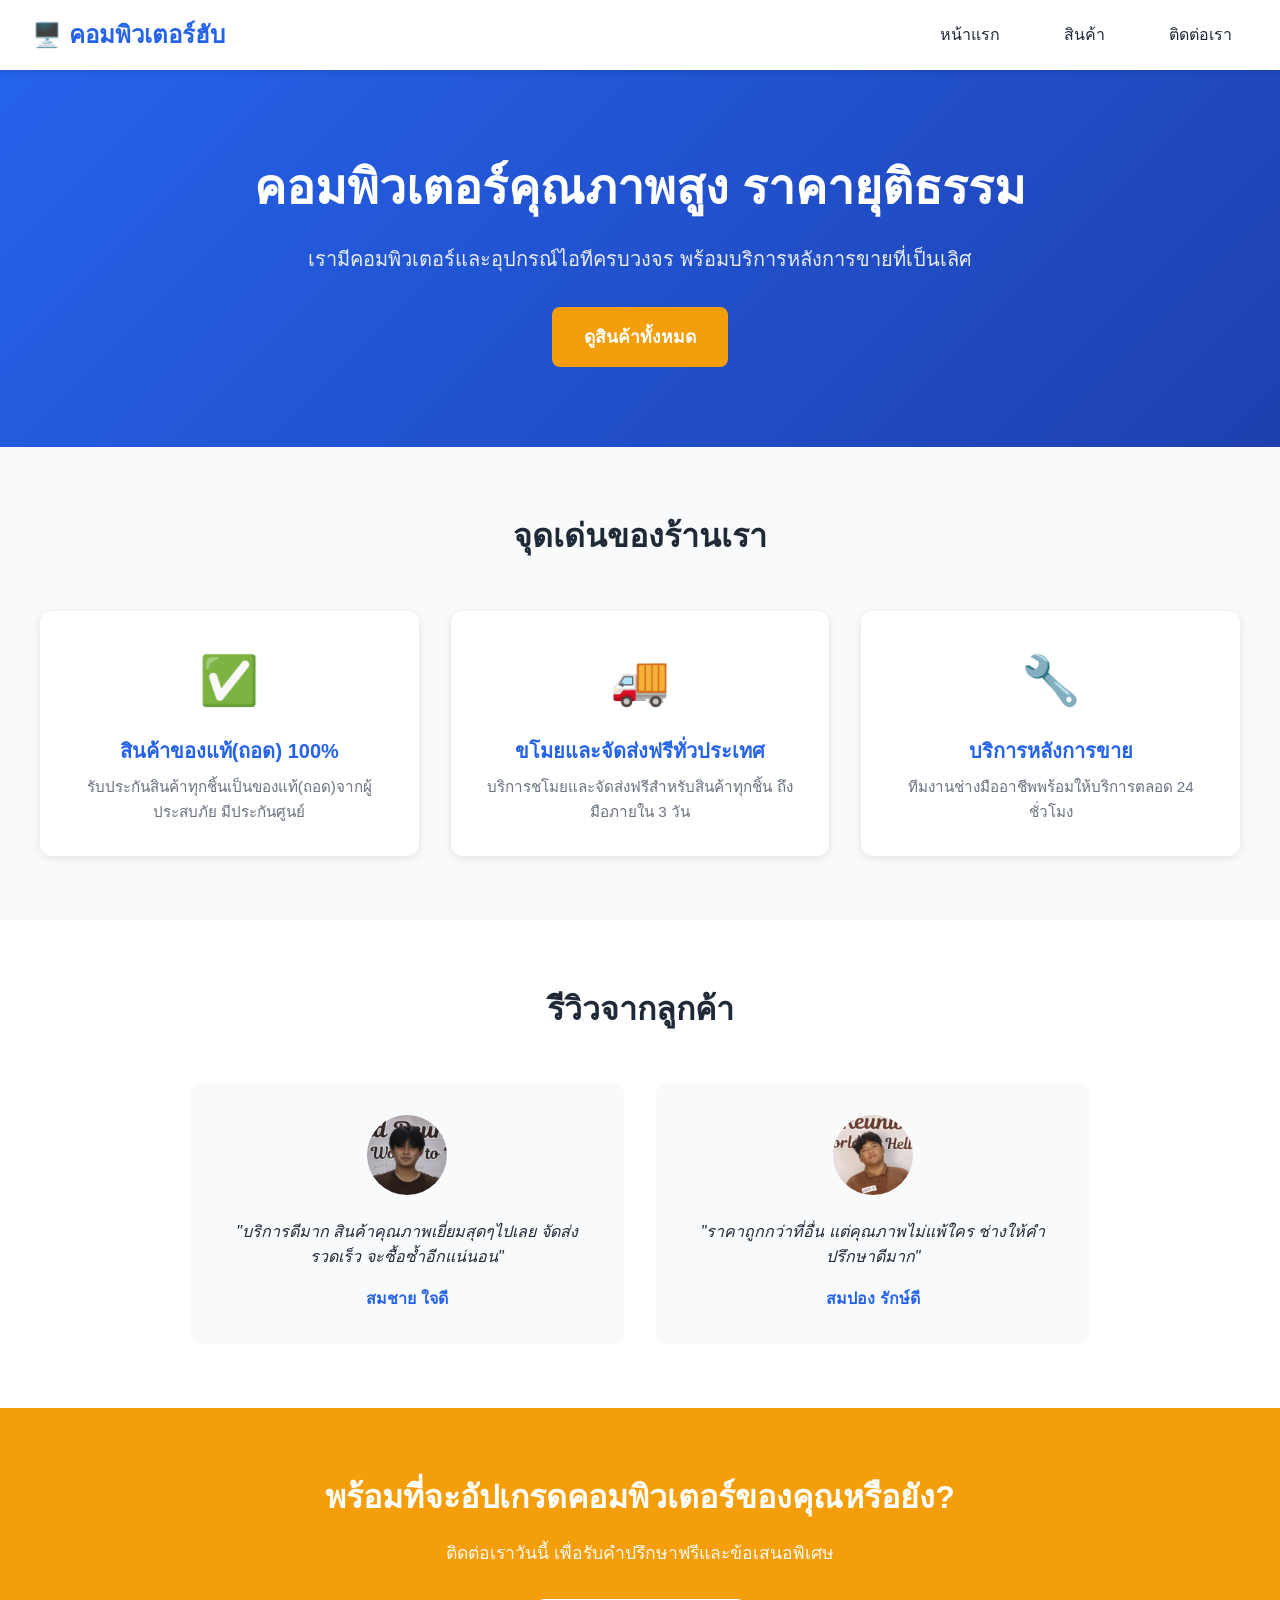
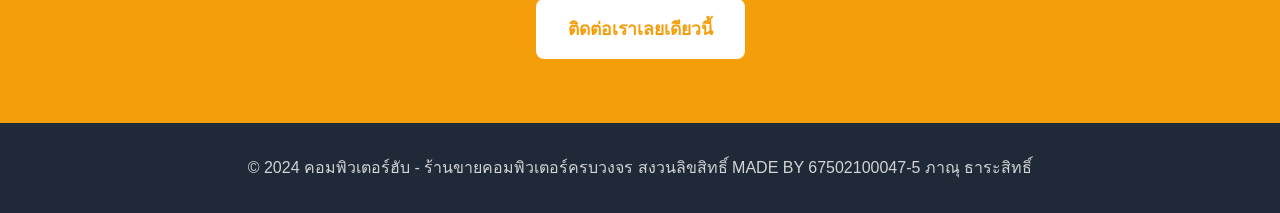
==== commit 4dbfd89e: "Update index.html" ====
--- a/index.html
+++ b/index.html
@@ -76,7 +76,7 @@
 
     <!-- Footer -->
     <footer>
-        <p>&copy; 2024 คอมพิวเตอร์ฮับ - ร้านขายคอมพิวเตอร์ครบวงจร สงวนลิขสิทธิ์ MADE BY 67502100047-5 ภาณุ ธาระสิททธิ์</p>
+        <p>&copy; 2024 คอมพิวเตอร์ฮับ - ร้านขายคอมพิวเตอร์ครบวงจร สงวนลิขสิทธิ์ MADE BY 67502100047-5 ภาณุ ธาระสิทธิ์</p>
     </footer>
 </body>
-</html>+</html>
